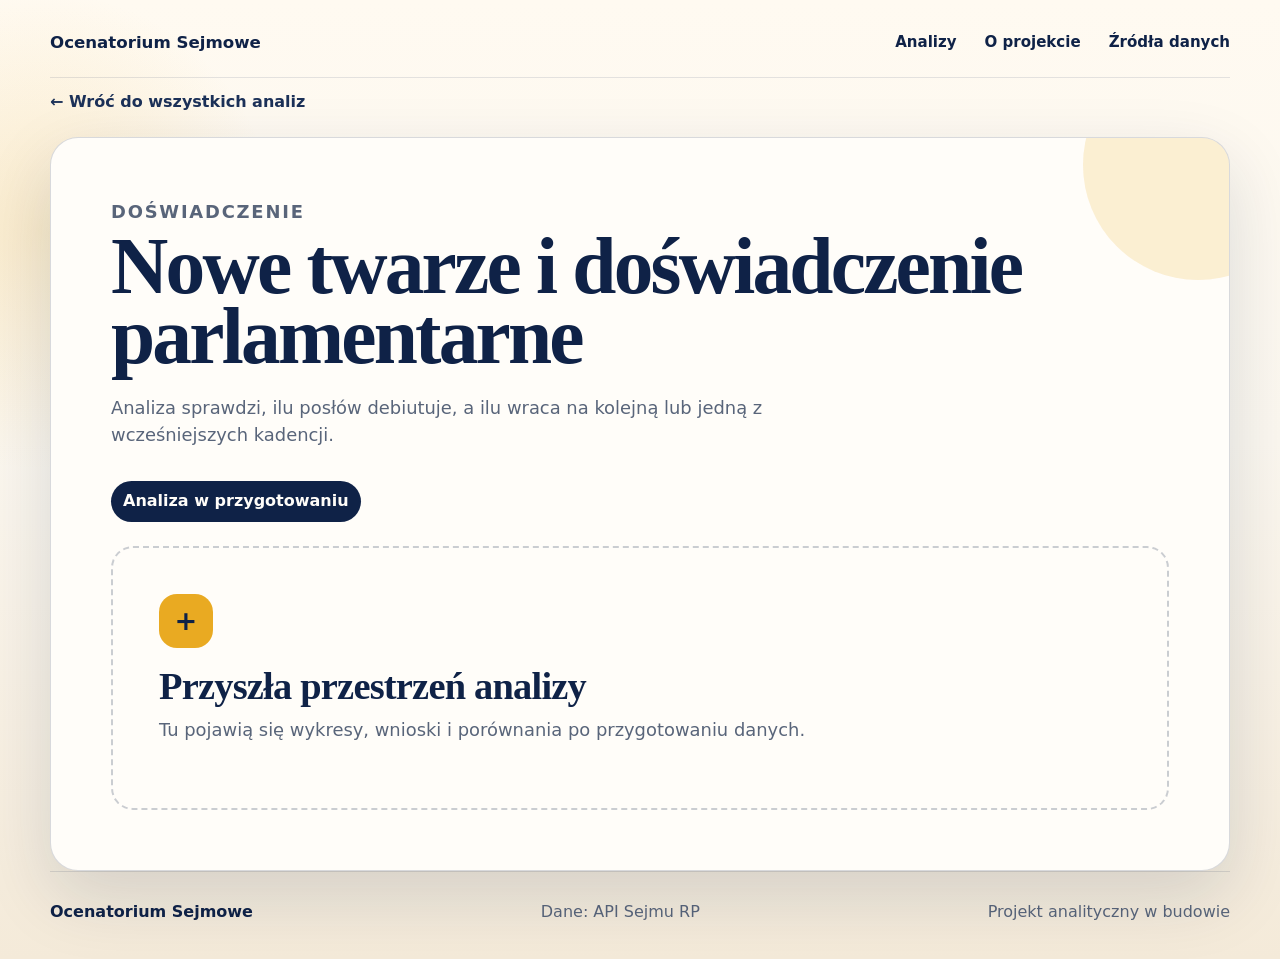
==== doswiadczenie.html @ 8bbcfeca "zmiany generowania plików i dodanie reguł dla Inne" ====
<!DOCTYPE html>
<html lang="pl">
  <head>
    <meta charset="utf-8" />
    <meta name="viewport" content="width=device-width, initial-scale=1" />
    <title>Nowe twarze i doświadczenie parlamentarne | Ocenatorium Sejmowe</title>
    <link rel="stylesheet" href="./styles.css" />
  </head>
  <body class="page-shell">
    <header class="site-header">
      <nav class="site-nav" aria-label="Główna nawigacja">
        <a href="index.html#analizy" class="brand">Ocenatorium Sejmowe</a>
        <div class="nav-links">
          <a href="index.html#analizy">Analizy</a>
          <a href="index.html#o-projekcie">O projekcie</a>
          <a href="index.html#zrodla-danych">Źródła danych</a>
        </div>
      </nav>
    </header>
    <main class="page-main">
      <a class="back-link" href="index.html#analizy">← Wróć do wszystkich analiz</a>
      <section class="page-intro">
        <p class="eyebrow">DOŚWIADCZENIE</p>
        <h1>Nowe twarze i doświadczenie parlamentarne</h1>
        <p>Analiza sprawdzi, ilu posłów debiutuje, a ilu wraca na kolejną lub jedną z wcześniejszych kadencji.</p>
        <span class="prepare-badge">Analiza w przygotowaniu</span>
        <div class="empty-panel">
          <span class="empty-panel-symbol" aria-hidden="true">+</span>
          <h2>Przyszła przestrzeń analizy</h2>
          <p>Tu pojawią się wykresy, wnioski i porównania po przygotowaniu danych.</p>
        </div>
      </section>
    </main>
    <footer class="site-footer">
      <strong>Ocenatorium Sejmowe</strong>
      <span>Dane: API Sejmu RP</span>
      <span>Projekt analityczny w budowie</span>
    </footer>
  </body>
</html>
---- styles.css ----
:root {
  color-scheme: light;
  --bg: #fbf7ef;
  --surface: #fffdf9;
  --ink: #0f2247;
  --ink-2: #1c3158;
  --muted: #59657a;
  --line: rgba(15, 34, 71, 0.14);
  --coral: #d65b3d;
  --gold: #e9aa22;
  --blue: #62a5d2;
  --green: #6da47a;
  --violet: #9273bd;
  --slate: #648da4;
  --shadow: 0 26px 70px rgba(15, 34, 71, 0.14);
  --soft-shadow: 0 12px 26px rgba(15, 34, 71, 0.08);
  --radius: 16px;
  font-family: system-ui, -apple-system, BlinkMacSystemFont, "Segoe UI", sans-serif;
  scroll-behavior: smooth;
}

* {
  box-sizing: border-box;
}

body {
  margin: 0;
  min-width: 0;
  overflow-x: hidden;
  background:
    radial-gradient(circle at 3% 24%, rgba(233, 170, 34, 0.18), transparent 15rem),
    linear-gradient(180deg, #fffaf1 0%, var(--bg) 46%, #f4ead9 100%);
  color: var(--ink);
  line-height: 1.55;
}

a {
  color: inherit;
}

button,
a {
  -webkit-tap-highlight-color: transparent;
}

button:focus-visible,
a:focus-visible {
  outline: 3px solid var(--coral);
  outline-offset: 4px;
}

.page-frame {
  width: min(1400px, calc(100% - 40px));
  margin: 48px auto;
  overflow: hidden;
  border: 1px solid rgba(15, 34, 71, 0.18);
  border-radius: 32px;
  background:
    radial-gradient(circle at 0 13%, rgba(233, 170, 34, 0.9) 0 54px, transparent 55px),
    radial-gradient(circle at 100% 89%, rgba(100, 141, 164, 0.22) 0 84px, transparent 85px),
    var(--surface);
  box-shadow: var(--shadow);
}

.site-header,
main,
.site-footer {
  width: min(1180px, calc(100% - 72px));
  margin: 0 auto;
}

.site-header {
  padding: 26px 0 0;
}

.site-nav {
  display: flex;
  gap: 22px;
  align-items: center;
  justify-content: space-between;
  border-bottom: 1px solid rgba(15, 34, 71, 0.11);
  padding-bottom: 18px;
}

.brand,
.nav-links a {
  font-weight: 850;
  text-decoration: none;
}

.brand {
  display: inline-flex;
  gap: 10px;
  align-items: center;
  color: var(--ink);
  font-size: 1.04rem;
}

.brand-mark {
  display: inline-flex;
  width: 34px;
  height: 28px;
  align-items: center;
  justify-content: center;
  color: var(--ink);
}

.brand-mark svg,
.card-icon svg {
  width: 100%;
  height: 100%;
}

.brand-mark path,
.card-icon path,
.card-icon circle {
  fill: none;
  stroke: currentColor;
  stroke-linecap: round;
  stroke-linejoin: round;
  stroke-width: 2.2;
}

.nav-links {
  display: flex;
  flex-wrap: wrap;
  gap: 28px;
  justify-content: flex-end;
}

.nav-links a {
  position: relative;
  color: var(--ink);
  font-size: 0.94rem;
  padding: 5px 0;
}

.nav-links a:hover,
.nav-links a.is-active {
  color: var(--coral);
}

.nav-links a.is-active::after {
  content: "";
  position: absolute;
  left: 0;
  right: 0;
  bottom: -8px;
  height: 3px;
  border-radius: 999px;
  background: var(--coral);
}

.hero {
  display: grid;
  grid-template-columns: minmax(0, 0.43fr) minmax(0, 0.57fr);
  gap: clamp(28px, 5vw, 72px);
  align-items: center;
  min-height: 430px;
  padding: clamp(42px, 5vw, 68px) 0 34px;
}

.hero-copy {
  max-width: 500px;
}

h1,
h2,
h3,
p {
  margin-top: 0;
}

h1 {
  color: var(--ink);
  font-family: Georgia, "Times New Roman", serif;
  font-size: clamp(3.5rem, 6.2vw, 6.5rem);
  font-weight: 800;
  letter-spacing: -0.035em;
  line-height: 0.88;
  margin-bottom: 22px;
}

h2 {
  color: var(--ink);
  font-family: Georgia, "Times New Roman", serif;
  font-size: clamp(1.85rem, 3vw, 2.65rem);
  letter-spacing: -0.02em;
  line-height: 1.05;
  margin-bottom: 10px;
}

h3 {
  color: var(--ink);
  font-size: clamp(1.02rem, 1.45vw, 1.28rem);
  line-height: 1.18;
  margin-bottom: 9px;
}

.lead {
  color: var(--ink-2);
  font-size: clamp(1.05rem, 1.45vw, 1.24rem);
  font-weight: 650;
  line-height: 1.35;
  max-width: 460px;
}

.sublead,
.section-heading p,
.topic-card p,
.page-intro p,
.empty-panel p,
.info-section p,
.meta {
  color: var(--muted);
}

.sublead {
  font-size: 0.98rem;
  margin-bottom: 22px;
}

.hero-actions {
  display: flex;
  flex-wrap: wrap;
  gap: 16px 18px;
  align-items: center;
}

.button {
  display: inline-flex;
  min-height: 42px;
  align-items: center;
  border: 0;
  border-radius: 8px;
  background: var(--ink);
  color: #fffdf9;
  cursor: pointer;
  font: inherit;
  font-size: 0.92rem;
  font-weight: 850;
  padding: 10px 16px;
  transition: background-color 180ms ease, box-shadow 180ms ease, transform 180ms ease;
}

.button:hover {
  background: var(--ink-2);
  box-shadow: 0 10px 22px rgba(15, 34, 71, 0.18);
  transform: translateY(-2px);
}

.meta {
  font-size: 0.88rem;
  margin: 0;
}

.info-panel {
  max-width: 520px;
  margin: 18px 0 0;
  border: 1px solid rgba(214, 91, 61, 0.2);
  border-radius: 12px;
  background: rgba(255, 246, 225, 0.9);
  padding: 14px 16px;
}

.hero-art {
  display: flex;
  align-items: center;
  justify-content: center;
  min-width: 0;
}

.hero-art img {
  display: block;
  width: min(100%, 720px);
  max-height: 390px;
  object-fit: contain;
  mix-blend-mode: multiply;
}

.section {
  padding: 34px 0;
  scroll-margin-top: 24px;
}

.section-heading {
  max-width: 780px;
  margin-bottom: 22px;
}

.eyebrow,
.card-label {
  color: var(--coral);
  font-size: 0.72rem;
  font-weight: 900;
  letter-spacing: 0.1em;
  margin: 0 0 6px;
  text-transform: uppercase;
}

.section-heading p {
  max-width: 760px;
  font-size: 0.98rem;
  margin-bottom: 0;
}

.topic-grid {
  display: grid;
  grid-template-columns: repeat(3, minmax(0, 1fr));
  gap: 16px;
}

.topic-card {
  --card-color: var(--gold);
  position: relative;
  display: grid;
  grid-template-columns: 58px minmax(0, 1fr);
  grid-template-areas:
    "icon label"
    "icon title"
    "icon body"
    "icon link";
  column-gap: 18px;
  min-height: 172px;
  overflow: hidden;
  border: 1.5px solid color-mix(in srgb, var(--card-color) 42%, transparent);
  border-radius: 12px;
  background:
    radial-gradient(circle at 98% 100%, color-mix(in srgb, var(--card-color) 18%, transparent) 0 76px, transparent 77px),
    var(--surface);
  box-shadow: var(--soft-shadow);
  padding: 22px;
  text-decoration: none;
  transition: border-color 180ms ease, box-shadow 180ms ease, transform 180ms ease;
}

.topic-card:hover {
  border-color: var(--card-color);
  box-shadow: 0 18px 34px rgba(15, 34, 71, 0.13);
  transform: translateY(-4px);
}

.topic-card::after {
  content: "";
  position: absolute;
  right: -28px;
  bottom: -36px;
  width: 112px;
  height: 112px;
  border: 18px solid color-mix(in srgb, var(--card-color) 20%, transparent);
  border-radius: 50%;
}

.card-icon {
  grid-area: icon;
  display: inline-flex;
  width: 54px;
  height: 54px;
  align-items: center;
  justify-content: center;
  border-radius: 50%;
  background: var(--card-color);
  color: #fffdf9;
  padding: 13px;
}

.card-label {
  grid-area: label;
  color: var(--card-color);
  margin-bottom: 5px;
}

.topic-card h3 {
  grid-area: title;
}

.topic-card p {
  grid-area: body;
  font-size: 0.9rem;
  line-height: 1.45;
  margin-bottom: 10px;
}

.card-link {
  grid-area: link;
  align-self: end;
  color: var(--card-color);
  font-size: 0.86rem;
  font-weight: 900;
}

.status-pill {
  position: absolute;
  top: 16px;
  right: 16px;
  z-index: 1;
  border: 1px solid color-mix(in srgb, var(--card-color) 32%, transparent);
  border-radius: 999px;
  background: color-mix(in srgb, var(--card-color) 12%, #fffdf9);
  color: var(--ink);
  font-size: 0.68rem;
  font-weight: 900;
  padding: 4px 8px;
}

.card-jobs {
  --card-color: var(--gold);
}

.card-education {
  --card-color: var(--blue);
}

.card-age {
  --card-color: var(--coral);
}

.card-experience {
  --card-color: var(--green);
}

.card-birthplace {
  --card-color: var(--violet);
}

.card-committees {
  --card-color: var(--slate);
}

.support-section {
  display: grid;
  grid-template-columns: auto minmax(0, 1fr) auto;
  gap: 18px;
  align-items: center;
  margin: 8px 0 34px;
  border: 1.5px solid rgba(233, 170, 34, 0.42);
  border-radius: 18px;
  background:
    radial-gradient(circle at 96% 10%, rgba(233, 170, 34, 0.18), transparent 10rem),
    #fff6df;
  box-shadow: 0 12px 26px rgba(15, 34, 71, 0.07);
  padding: 22px 24px;
}

.support-icon {
  display: inline-flex;
  width: 58px;
  height: 58px;
  align-items: center;
  justify-content: center;
  border-radius: 50%;
  background: rgba(233, 170, 34, 0.18);
  color: var(--gold);
  flex: 0 0 auto;
}

.support-icon svg {
  width: 34px;
  height: 34px;
}

.support-icon path {
  fill: none;
  stroke: currentColor;
  stroke-linecap: round;
  stroke-linejoin: round;
  stroke-width: 2.1;
}

.support-copy h2 {
  font-size: clamp(1.45rem, 2.2vw, 2rem);
  margin-bottom: 8px;
}

.support-copy p:last-child {
  color: var(--ink-2);
  margin-bottom: 0;
  max-width: 680px;
}

.support-button {
  display: inline-flex;
  min-height: 44px;
  align-items: center;
  justify-content: center;
  border-radius: 10px;
  background: var(--coral);
  color: #fffdf9;
  font-weight: 900;
  padding: 11px 16px;
  text-decoration: none;
  white-space: nowrap;
  transition: background-color 180ms ease, box-shadow 180ms ease, transform 180ms ease;
}

.support-button:hover {
  background: #bf4f35;
  box-shadow: 0 12px 24px rgba(214, 91, 61, 0.22);
  transform: translateY(-2px);
}

.info-section {
  display: grid;
  grid-template-columns: minmax(220px, 0.36fr) minmax(0, 1fr);
  gap: 28px;
  align-items: start;
  border-top: 1px solid rgba(15, 34, 71, 0.12);
}

.info-section p {
  max-width: 780px;
  font-size: 1.03rem;
}

.source-section {
  padding-top: 30px;
}

.site-footer {
  display: flex;
  flex-wrap: wrap;
  gap: 10px 22px;
  justify-content: space-between;
  border-top: 1px solid rgba(15, 34, 71, 0.12);
  color: var(--muted);
  padding: 28px 0 34px;
}

.site-footer strong {
  color: var(--ink);
}

.page-shell .site-header,
.page-shell main,
.page-shell .site-footer {
  width: min(1180px, calc(100% - 40px));
}

.page-shell .site-header {
  padding-bottom: 12px;
}

.page-main {
  min-height: 58vh;
}

.back-link {
  display: inline-flex;
  margin-bottom: 22px;
  color: var(--ink-2);
  font-weight: 900;
  text-decoration: none;
}

.back-link:hover {
  color: var(--coral);
}

.page-intro {
  position: relative;
  overflow: hidden;
  border: 1px solid rgba(15, 34, 71, 0.16);
  border-radius: 28px;
  background: var(--surface);
  box-shadow: var(--shadow);
  padding: clamp(28px, 5vw, 60px);
}

.page-intro::after {
  content: "";
  position: absolute;
  width: 230px;
  height: 230px;
  right: -84px;
  top: -88px;
  border-radius: 50%;
  background: rgba(233, 170, 34, 0.18);
}

.page-intro > * {
  position: relative;
  z-index: 1;
}

.page-intro p {
  max-width: 760px;
  font-size: 1.12rem;
}

.prepare-badge {
  display: inline-flex;
  width: fit-content;
  margin-top: 14px;
  border-radius: 999px;
  background: var(--ink);
  color: #fffdf9;
  font-weight: 900;
  padding: 8px 12px;
}

.empty-panel {
  margin-top: 24px;
  border: 2px dashed rgba(15, 34, 71, 0.22);
  border-radius: 22px;
  background: rgba(255, 253, 249, 0.72);
  padding: clamp(26px, 5vw, 46px);
}

.empty-panel-symbol {
  display: inline-flex;
  width: 54px;
  height: 54px;
  align-items: center;
  justify-content: center;
  margin-bottom: 18px;
  border-radius: 18px;
  background: var(--gold);
  color: var(--ink);
  font-size: 1.7rem;
  font-weight: 900;
}

@media (max-width: 1040px) {
  .page-frame {
    width: min(100% - 24px, 1400px);
    margin: 24px auto;
  }

  .site-header,
  main,
  .site-footer {
    width: min(100% - 48px, 1180px);
  }

  .hero {
    grid-template-columns: minmax(0, 0.48fr) minmax(0, 0.52fr);
    gap: 28px;
  }

  .hero-art img {
    max-height: 330px;
  }

  .topic-grid {
    grid-template-columns: repeat(2, minmax(0, 1fr));
  }
}

@media (max-width: 760px) {
  .page-frame {
    width: min(100% - 16px, 1400px);
    margin: 8px auto 18px;
    border-radius: 24px;
  }

  .site-header,
  main,
  .site-footer,
  .page-shell .site-header,
  .page-shell main,
  .page-shell .site-footer {
    width: min(100% - 28px, 1180px);
  }

  .site-nav {
    align-items: flex-start;
    flex-direction: column;
    gap: 14px;
  }

  .nav-links {
    gap: 14px 20px;
    justify-content: flex-start;
  }

  .hero {
    grid-template-columns: 1fr;
    min-height: 0;
    padding: 34px 0 24px;
  }

  h1 {
    font-size: clamp(3rem, 17vw, 4.7rem);
  }

  .hero-actions,
  .button {
    width: 100%;
  }

  .button {
    justify-content: center;
  }

  .hero-art img {
    width: 100%;
    max-height: 260px;
  }

  .section {
    padding: 30px 0;
  }

  .topic-grid {
    grid-template-columns: 1fr;
  }

  .topic-card {
    grid-template-columns: 48px minmax(0, 1fr);
    column-gap: 14px;
    min-height: 0;
    padding: 18px;
  }

  .card-icon {
    width: 46px;
    height: 46px;
    padding: 11px;
  }

  .status-pill {
    position: static;
    width: fit-content;
    margin-bottom: 7px;
  }

  .support-section {
    grid-template-columns: 1fr;
    gap: 14px;
    margin-bottom: 30px;
    padding: 20px;
  }

  .support-button {
    width: 100%;
    white-space: normal;
    text-align: center;
  }

  .info-section {
    grid-template-columns: 1fr;
    gap: 10px;
  }

  .site-footer {
    flex-direction: column;
  }
}
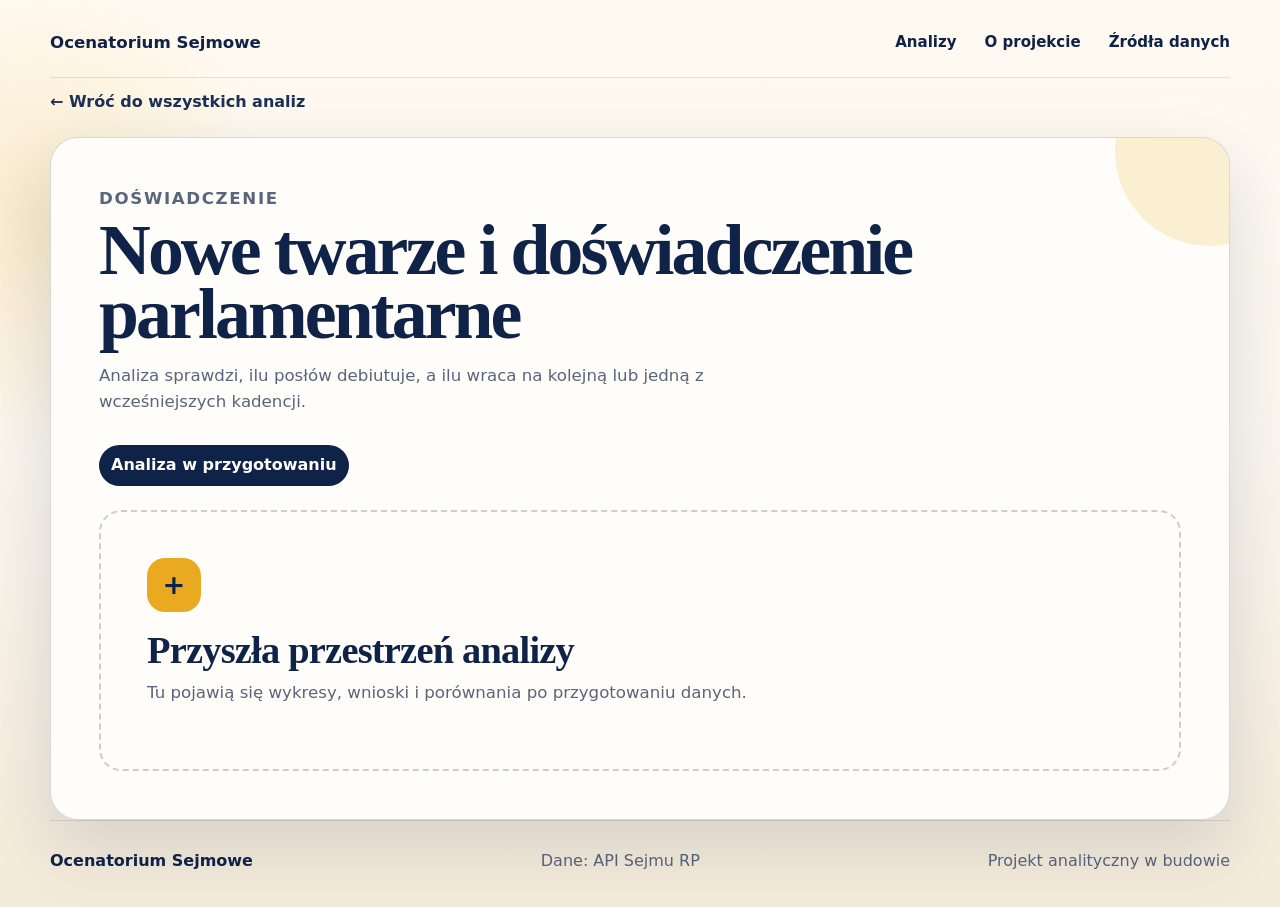
==== commit 6c604abd: "dodanie i poprawa wykresów miast" ====
--- a/doswiadczenie.html
+++ b/doswiadczenie.html
@@ -21,7 +21,7 @@
       <a class="back-link" href="index.html#analizy">← Wróć do wszystkich analiz</a>
       <section class="page-intro">
         <p class="eyebrow">DOŚWIADCZENIE</p>
-        <h1>Nowe twarze i doświadczenie parlamentarne</h1>
+        <h1 class="page-title">Nowe twarze i doświadczenie parlamentarne</h1>
         <p>Analiza sprawdzi, ilu posłów debiutuje, a ilu wraca na kolejną lub jedną z wcześniejszych kadencji.</p>
         <span class="prepare-badge">Analiza w przygotowaniu</span>
         <div class="empty-panel">
--- a/styles.css
+++ b/styles.css
@@ -49,6 +49,10 @@
   outline-offset: 4px;
 }
 
+[hidden] {
+  display: none !important;
+}
+
 .page-frame {
   width: min(1400px, calc(100% - 40px));
   margin: 48px auto;
@@ -65,7 +69,7 @@
 .site-header,
 main,
 .site-footer {
-  width: min(1180px, calc(100% - 72px));
+  width: min(1200px, calc(100% - 48px));
   margin: 0 auto;
 }
 
@@ -307,7 +311,11 @@
 .topic-grid {
   display: grid;
   grid-template-columns: repeat(3, minmax(0, 1fr));
-  gap: 16px;
+  gap: 20px;
+}
+
+.is-hidden {
+  display: none !important;
 }
 
 .topic-card {
@@ -372,6 +380,16 @@
 
 .topic-card h3 {
   grid-area: title;
+  min-width: 0;
+}
+
+.topic-card h3 small {
+  display: block;
+  margin-top: 5px;
+  color: var(--muted);
+  font-size: 0.82rem;
+  font-weight: 750;
+  line-height: 1.25;
 }
 
 .topic-card p {
@@ -387,6 +405,7 @@
   color: var(--card-color);
   font-size: 0.86rem;
   font-weight: 900;
+  min-width: 0;
 }
 
 .status-pill {
@@ -563,16 +582,16 @@
   border-radius: 28px;
   background: var(--surface);
   box-shadow: var(--shadow);
-  padding: clamp(28px, 5vw, 60px);
+  padding: 3rem clamp(1.8rem, 4vw, 3rem);
 }
 
 .page-intro::after {
   content: "";
   position: absolute;
-  width: 230px;
-  height: 230px;
-  right: -84px;
-  top: -88px;
+  width: 190px;
+  height: 190px;
+  right: -76px;
+  top: -82px;
   border-radius: 50%;
   background: rgba(233, 170, 34, 0.18);
 }
@@ -582,9 +601,1310 @@
   z-index: 1;
 }
 
+.page-title {
+  max-width: 1100px;
+  font-size: clamp(3.1rem, 5.6vw, 5rem);
+  line-height: 0.9;
+  letter-spacing: -0.04em;
+  margin-bottom: 16px;
+}
+
 .page-intro p {
+  max-width: 720px;
+  font-size: 1.04rem;
+}
+
+.page-intro > p:last-child {
+  max-width: 780px;
+  line-height: 1.65;
+}
+
+.profession-chart-card {
+  margin-top: 28px;
+  border-radius: 24px;
+  background: var(--surface);
+  box-shadow: var(--soft-shadow);
+  padding: clamp(22px, 4vw, 34px);
+}
+
+.profession-story-card {
+  position: relative;
+  margin-top: 28px;
+  border: 1px solid rgba(15, 34, 71, 0.1);
+  border-radius: 24px;
+  background: var(--surface);
+  box-shadow: var(--soft-shadow);
+  padding: clamp(22px, 4vw, 34px);
+}
+
+.profession-race-wrapper {
+  position: relative;
+  min-height: 520px;
+  aspect-ratio: 16 / 9;
+  border: 1px solid rgba(15, 34, 71, 0.08);
+  border-radius: 18px;
+  background: #fffdf9;
+  overflow: hidden;
+}
+
+.profession-race-current-term {
+  display: flex;
+  align-items: baseline;
+  gap: 0.8rem;
+  margin: 8px 0 10px;
+  color: #0f2247;
+}
+
+.profession-race-chart {
+  width: 100%;
+  height: 100%;
+  min-height: 520px;
+}
+
+.profession-race-term-number {
+  font-family: Georgia, "Times New Roman", serif;
+  font-size: 38px;
+  font-weight: 800;
+  line-height: 1;
+}
+
+.profession-race-term-years {
+  color: #667085;
+  font-size: 15px;
+}
+
+@media (prefers-reduced-motion: reduce) {
+  .animation-action,
+  .term-button {
+    transition: none;
+  }
+
+  .term-button:hover:not(:disabled) {
+    transform: none;
+  }
+
+  .education-terms-conclusion {
+    transition: none;
+  }
+
+  .education-terms-conclusion.is-hidden {
+    transform: none;
+  }
+}
+
+.analysis-header {
+  max-width: 820px;
+  margin-bottom: 1.25rem;
+}
+
+.analysis-eyebrow {
+  margin: 0 0 0.38rem;
+  color: var(--coral);
+  font-size: 0.72rem;
+  font-weight: 850;
+  letter-spacing: 0.1em;
+  line-height: 1.25;
+  text-transform: uppercase;
+}
+
+.analysis-title {
+  margin: 0;
+  color: #0f2247;
+  font-family: Georgia, "Times New Roman", serif;
+  font-size: clamp(1.6rem, 2.4vw, 2.35rem);
+  font-weight: 800;
+  line-height: 1.06;
+  letter-spacing: -0.025em;
+}
+
+.analysis-subtitle {
+  margin: 0;
+  color: #0f2247;
+  font-family: Georgia, "Times New Roman", serif;
+  font-size: clamp(1.2rem, 1.7vw, 1.5rem);
+  font-weight: 800;
+  line-height: 1.15;
+}
+
+.analysis-lead {
+  max-width: 720px;
+  margin: 0.7rem 0 0;
+  color: #536079;
+  font-size: 1rem;
+  line-height: 1.58;
+}
+
+.analysis-meta {
+  margin: 0.55rem 0 0;
+  color: #6b7588;
+  font-size: 0.88rem;
+  font-weight: 700;
+  line-height: 1.45;
+}
+
+.chart-section-note {
+  max-width: 720px;
+  margin: 0.7rem 0 0;
+  padding-left: 0.9rem;
+  border-left: 3px solid rgba(184, 120, 58, 0.28);
+  color: #6b7588;
+  font-size: 0.95rem;
+  line-height: 1.55;
+}
+
+.donut-lead-lines {
+  display: grid;
+  gap: 0.35rem;
+  margin: 0.85rem 0 0.8rem;
+}
+
+.donut-lead-lines p {
+  margin: 0;
+  color: #0f2247;
+  font-size: 1.02rem;
+  line-height: 1.45;
+}
+
+.donut-lead-lines strong {
+  font-weight: 800;
+}
+
+.group-highlight {
+  display: inline-block;
+  padding: 0.06em 0.38em 0.1em;
+  border-radius: 0.45em;
+  font-weight: 900;
+  line-height: 1.1;
+}
+
+.group-education {
+  background: rgba(143, 175, 212, 0.22);
+  color: #5f83ad;
+}
+
+.group-politics {
+  background: rgba(179, 106, 46, 0.18);
+  color: #9b5c28;
+}
+
+.group-business {
+  background: rgba(212, 164, 75, 0.22);
+  color: #a87c32;
+}
+
+.group-law {
+  background: rgba(95, 126, 164, 0.18);
+  color: #547192;
+}
+
+.donut-lead-note {
   max-width: 760px;
-  font-size: 1.12rem;
+  margin: 0;
+  color: #536079;
+  font-size: 0.95rem;
+  line-height: 1.6;
+}
+
+.profession-chart-area {
+  position: relative;
+  min-width: 0;
+  width: 100%;
+  border-radius: 18px;
+  background: #fffdf9;
+}
+
+.profession-chart {
+  width: 100%;
+  min-height: 620px;
+  opacity: 1;
+  visibility: visible;
+  filter: none;
+}
+
+.profession-chart canvas,
+.profession-chart svg {
+  opacity: 1;
+  visibility: visible;
+  filter: none;
+}
+
+.chart-status {
+  position: absolute;
+  inset: 0;
+  z-index: 2;
+  display: grid;
+  place-items: center;
+  border-radius: 18px;
+  background: rgba(255, 253, 249, 0.92);
+  color: var(--muted);
+  font-weight: 850;
+  text-align: center;
+  padding: 24px;
+}
+
+.chart-status[hidden] {
+  display: none !important;
+}
+
+.chart-status.is-error {
+  color: var(--coral);
+}
+
+.chart-methodology {
+  margin-top: 18px;
+  border-top: 1px solid rgba(15, 34, 71, 0.12);
+  padding-top: 14px;
+}
+
+.profession-commentary {
+  margin-top: 1.2rem;
+  border: 1px solid rgba(184, 120, 58, 0.16);
+  border-radius: 22px;
+  background: rgba(255, 248, 235, 0.55);
+  padding: 1.35rem 1.5rem;
+}
+
+.profession-commentary .analysis-subtitle {
+  margin-bottom: 1rem;
+}
+
+.commentary-list {
+  display: grid;
+  grid-template-columns: repeat(2, minmax(0, 1fr));
+  gap: 0.9rem 1.4rem;
+}
+
+.commentary-list p {
+  margin: 0;
+  color: #536079;
+  font-size: 0.98rem;
+  line-height: 1.55;
+}
+
+.commentary-list strong {
+  display: block;
+  margin-bottom: 0.2rem;
+  color: #0f2247;
+  font-weight: 800;
+}
+
+.profession-other-note {
+  margin-top: 1rem;
+  border: 1px solid rgba(15, 34, 71, 0.08);
+  border-radius: 18px;
+  background: rgba(15, 34, 71, 0.035);
+  padding: 1.1rem 1.25rem;
+}
+
+.profession-other-note h3 {
+  margin: 0 0 0.5rem;
+  color: #0f2247;
+  font-size: 1.05rem;
+}
+
+.profession-other-note p {
+  margin: 0 0 0.65rem;
+  color: #536079;
+  line-height: 1.55;
+}
+
+.profession-other-note ul {
+  margin: 0;
+  padding-left: 1.2rem;
+  color: #536079;
+  line-height: 1.55;
+}
+
+.profession-donuts {
+  margin-top: 2.4rem;
+  padding-top: 2rem;
+  border-top: 1px solid rgba(15, 34, 71, 0.08);
+}
+
+.donut-visuals {
+  position: relative;
+}
+
+.donut-status {
+  margin: 1rem 0 0;
+  border-radius: 16px;
+  background: rgba(255, 253, 249, 0.92);
+  color: var(--muted);
+  font-weight: 850;
+  text-align: center;
+  padding: 18px;
+}
+
+.donut-status[hidden] {
+  display: none !important;
+}
+
+.donut-status.is-error {
+  color: var(--coral);
+}
+
+.donut-grid {
+  display: grid;
+  grid-template-columns: repeat(2, minmax(0, 1fr));
+  gap: 1.4rem;
+  margin-top: 1.6rem;
+}
+
+.donut-card {
+  min-width: 0;
+  padding: 1.35rem 1.45rem 1.25rem;
+  border-radius: 24px;
+  background: rgba(255, 255, 255, 0.78);
+  border: 1px solid rgba(15, 34, 71, 0.08);
+}
+
+.donut-card h3 {
+  margin: 0;
+  color: #0f2247;
+  font-size: 1.05rem;
+  line-height: 1.2;
+}
+
+.donut-term-meta {
+  margin: 0.2rem 0 0.4rem;
+  color: #536079;
+  font-size: 0.9rem;
+  line-height: 1.35;
+}
+
+.donut-leading-group-badge {
+  display: inline-flex;
+  align-items: center;
+  gap: 0.35rem;
+  margin: 0.2rem 0 0.9rem;
+  padding: 0.38rem 0.72rem;
+  border-radius: 999px;
+  background: rgba(255, 248, 235, 0.9);
+  border: 1px solid rgba(184, 120, 58, 0.18);
+  color: #0f2247;
+  font-size: 0.88rem;
+  font-weight: 700;
+  line-height: 1.2;
+}
+
+.donut-leading-group-badge span {
+  color: #b85f3d;
+  font-weight: 900;
+}
+
+.profession-donut-chart {
+  width: 100%;
+  min-height: 430px;
+}
+
+.donut-top-list {
+  display: grid;
+  gap: 0.65rem;
+  margin: 0.75rem 0 0;
+  padding: 0;
+  list-style: none;
+  color: #536079;
+  font-size: 0.94rem;
+  line-height: 1.35;
+}
+
+.donut-top-list::before {
+  content: "Top 5 grup";
+  display: block;
+  margin-bottom: 0.15rem;
+  color: #b85f3d;
+  font-size: 0.72rem;
+  font-weight: 900;
+  letter-spacing: 0.08em;
+  text-transform: uppercase;
+}
+
+.donut-top-item {
+  padding: 0.7rem 0.8rem;
+  border-radius: 16px;
+  background: rgba(15, 34, 71, 0.025);
+  border: 1px solid rgba(15, 34, 71, 0.06);
+}
+
+.donut-top-item.is-leading {
+  background: rgba(255, 248, 235, 0.85);
+  border-color: rgba(184, 120, 58, 0.18);
+}
+
+.donut-top-item.is-other {
+  margin-top: 0.15rem;
+  border-color: rgba(15, 34, 71, 0.06);
+  background: rgba(15, 34, 71, 0.035);
+}
+
+.donut-top-list li.breakdown {
+  display: block;
+  padding: 0 0.2rem 0.1rem;
+  border: 0;
+  background: transparent;
+  color: #6b7588;
+  font-size: 0.82rem;
+  line-height: 1.45;
+}
+
+.donut-top-row {
+  display: flex;
+  align-items: center;
+  justify-content: space-between;
+  gap: 0.8rem;
+  margin-bottom: 0.45rem;
+}
+
+.donut-top-main {
+  display: inline-flex;
+  align-items: center;
+  gap: 0.45rem;
+  min-width: 0;
+  flex: 1 1 auto;
+}
+
+.donut-rank {
+  display: inline-flex;
+  align-items: center;
+  justify-content: center;
+  width: 1.4rem;
+  height: 1.4rem;
+  border-radius: 999px;
+  background: rgba(15, 34, 71, 0.08);
+  color: #0f2247;
+  font-size: 0.76rem;
+  font-weight: 900;
+  flex: 0 0 auto;
+}
+
+.donut-top-item.is-leading .donut-rank {
+  background: #b8783a;
+  color: #fff;
+}
+
+.donut-top-item.is-other .donut-rank {
+  background: rgba(15, 34, 71, 0.06);
+  color: #536079;
+}
+
+.donut-top-list .dot {
+  width: 0.62rem;
+  height: 0.62rem;
+  border-radius: 999px;
+  flex: 0 0 auto;
+}
+
+.donut-top-list .name {
+  color: #0f2247;
+  font-weight: 700;
+  min-width: 0;
+  overflow: hidden;
+  text-overflow: ellipsis;
+  white-space: nowrap;
+}
+
+.donut-top-list .value {
+  color: #0f2247;
+  font-weight: 800;
+  flex: 0 0 4.4rem;
+  min-width: 4.4rem;
+  text-align: right;
+  white-space: nowrap;
+}
+
+.donut-bar-track {
+  width: 100%;
+  height: 0.5rem;
+  border-radius: 999px;
+  background: #edf0f4;
+  overflow: hidden;
+}
+
+.donut-bar-fill {
+  height: 100%;
+  border-radius: 999px;
+}
+
+.donut-method-note {
+  max-width: 780px;
+  margin: 1rem 0 0;
+  color: #536079;
+  font-size: 0.95rem;
+  line-height: 1.6;
+}
+
+.chart-methodology summary {
+  width: fit-content;
+  cursor: pointer;
+  color: var(--ink);
+  font-size: 0.96rem;
+  font-weight: 900;
+}
+
+.chart-methodology summary:hover {
+  color: var(--coral);
+}
+
+.chart-methodology p {
+  max-width: 820px;
+  margin: 12px 0 0;
+  color: var(--muted);
+  font-size: 0.96rem;
+}
+
+.chart-tooltip-row {
+  display: grid;
+  grid-template-columns: 10px minmax(0, 1fr);
+  gap: 9px;
+  margin-top: 10px;
+}
+
+.chart-tooltip-dot {
+  width: 10px;
+  height: 10px;
+  margin-top: 5px;
+  border-radius: 999px;
+}
+
+.tooltip-muted {
+  color: var(--muted);
+  font-size: 0.82rem;
+}
+
+.education-chart-card {
+  margin-top: 28px;
+  border-radius: 24px;
+  background: var(--surface);
+  box-shadow: var(--soft-shadow);
+  padding: clamp(22px, 4vw, 34px);
+}
+
+.education-chart-area {
+  position: relative;
+  min-width: 0;
+  width: 100%;
+  border-radius: 18px;
+  background: #fffdf9;
+}
+
+.education-terms-chart,
+.education-clubs-chart {
+  width: 100%;
+  opacity: 1;
+  visibility: visible;
+  filter: none;
+}
+
+.education-terms-chart {
+  min-height: 430px;
+}
+
+.education-terms-conclusion {
+  max-width: 780px;
+  margin: 1rem 0 0;
+  border-left: 4px solid rgba(184, 120, 58, 0.72);
+  border-radius: 14px;
+  background: rgba(255, 248, 235, 0.58);
+  opacity: 1;
+  padding: 0.95rem 1rem;
+  transform: translateY(0);
+  transition: opacity 520ms ease, transform 520ms ease;
+}
+
+.education-terms-conclusion.is-hidden {
+  opacity: 0;
+  transform: translateY(10px);
+}
+
+.education-terms-conclusion strong {
+  display: block;
+  margin-bottom: 0.35rem;
+  color: #9b5c28;
+  font-family: inherit;
+  font-size: clamp(1.12rem, 2.2vw, 1.45rem);
+  font-weight: 950;
+  line-height: 1.15;
+}
+
+.education-terms-conclusion p {
+  max-width: 720px;
+  margin: 0;
+  color: #536079;
+  font-size: 1rem;
+  line-height: 1.6;
+}
+
+.education-clubs-chart {
+  min-height: 230px;
+}
+
+.education-terms-chart canvas,
+.education-terms-chart svg,
+.education-clubs-chart canvas,
+.education-clubs-chart svg {
+  opacity: 1;
+  visibility: visible;
+  filter: none;
+}
+
+.education-callouts {
+  display: grid;
+  grid-template-columns: repeat(2, minmax(0, 1fr));
+  gap: 1rem;
+  margin-top: 1.25rem;
+}
+
+.education-callout {
+  border: 1px solid rgba(184, 120, 58, 0.16);
+  border-radius: 20px;
+  background: rgba(255, 248, 235, 0.62);
+  padding: 1.15rem 1.25rem;
+}
+
+.education-callout strong {
+  display: block;
+  margin-bottom: 0.45rem;
+  color: #9b5c28;
+  font-family: Georgia, "Times New Roman", serif;
+  font-size: clamp(1.7rem, 3.3vw, 2.6rem);
+  line-height: 1;
+}
+
+.education-callout p {
+  margin: 0;
+  color: #536079;
+  font-size: 0.98rem;
+  line-height: 1.55;
+}
+
+.education-commentary {
+  margin-top: 1.25rem;
+}
+
+.education-term-filter {
+  margin: 0.4rem 0 1.2rem;
+  border: 1px solid rgba(15, 34, 71, 0.1);
+  border-radius: 20px;
+  background: rgba(255, 253, 249, 0.72);
+  padding: 1rem 1.1rem;
+}
+
+.term-switcher-actions {
+  display: flex;
+  flex-wrap: wrap;
+  align-items: center;
+  gap: 0.7rem;
+}
+
+.analysis-animation-controls {
+  display: flex;
+  flex-wrap: wrap;
+  align-items: center;
+  gap: 0.7rem;
+  margin-bottom: 1rem;
+}
+
+.animation-actions {
+  display: flex;
+  align-items: center;
+  gap: 0.55rem;
+}
+
+.animation-action {
+  min-height: 38px;
+  border: 1px solid rgba(15, 34, 71, 0.18);
+  border-radius: 9px;
+  background: rgba(255, 253, 249, 0.82);
+  color: #315f91;
+  cursor: pointer;
+  font: inherit;
+  font-size: 0.86rem;
+  font-weight: 850;
+  padding: 0.45rem 0.85rem;
+  transition: background-color 160ms ease, border-color 160ms ease, opacity 160ms ease;
+}
+
+.animation-action:hover:not(:disabled),
+.animation-action:focus-visible:not(:disabled) {
+  border-color: #4e79a7;
+  background: rgba(78, 121, 167, 0.1);
+}
+
+.animation-action:focus-visible {
+  outline: 2px solid rgba(49, 95, 145, 0.25);
+  outline-offset: 2px;
+}
+
+.animation-action:disabled {
+  cursor: not-allowed;
+  opacity: 0.45;
+}
+
+.term-switcher {
+  display: flex;
+  min-width: 0;
+  align-items: center;
+  gap: 0.7rem;
+}
+
+.term-switcher-label {
+  flex: 0 0 auto;
+  color: #536079;
+  font-size: 0.9rem;
+  font-weight: 850;
+}
+
+.term-switcher-options {
+  display: flex;
+  min-width: 0;
+  gap: 0.55rem;
+  overflow-x: auto;
+  overscroll-behavior-inline: contain;
+  padding: 0.1rem;
+  scrollbar-width: thin;
+}
+
+.term-button {
+  flex: 0 0 auto;
+  min-width: 54px;
+  min-height: 38px;
+  border: 1px solid rgba(15, 34, 71, 0.16);
+  border-radius: 9px;
+  background: #fffdf9;
+  color: #0f2247;
+  cursor: pointer;
+  font: inherit;
+  font-size: 0.92rem;
+  font-weight: 900;
+  padding: 0.45rem 0.8rem;
+  transition: background-color 180ms ease, border-color 180ms ease, transform 180ms ease;
+}
+
+.term-button:hover:not(:disabled),
+.term-button:focus-visible:not(:disabled) {
+  border-color: var(--coral);
+  background: #fff6e1;
+  transform: translateY(-1px);
+}
+
+.term-button:focus-visible {
+  outline: 2px solid rgba(178, 118, 61, 0.32);
+  outline-offset: 2px;
+}
+
+.term-button.is-active {
+  border-color: #b2763d;
+  background: #b2763d;
+  color: #fffdf9;
+}
+
+.term-button:disabled {
+  cursor: not-allowed;
+  opacity: 0.62;
+}
+
+.education-current-term {
+  margin: 0.8rem 0 0;
+  color: #0f2247;
+  font-size: 1rem;
+  font-weight: 850;
+}
+
+.education-club-panels {
+  display: grid;
+  gap: 1rem;
+}
+
+.education-club-panel {
+  border: 1px solid rgba(15, 34, 71, 0.08);
+  border-radius: 20px;
+  background: rgba(255, 255, 255, 0.66);
+  padding: clamp(16px, 3vw, 22px);
+}
+
+.education-club-panel h3 {
+  margin: 0 0 0.3rem;
+  color: #0f2247;
+  font-size: 1.15rem;
+  line-height: 1.2;
+}
+
+.education-ranking-panel {
+  border: 1px solid rgba(15, 34, 71, 0.08);
+  border-radius: 20px;
+  background: rgba(255, 255, 255, 0.66);
+  padding: clamp(16px, 3vw, 22px);
+}
+
+.education-ranking-insight {
+  margin: 0 0 1rem;
+  color: #0f2247;
+  font-size: 1rem;
+  font-weight: 900;
+  line-height: 1.45;
+}
+
+.education-higher-ranking {
+  display: grid;
+  gap: 0.75rem;
+}
+
+.education-ranking-row {
+  position: relative;
+  display: grid;
+  grid-template-columns: minmax(220px, 0.34fr) minmax(0, 1fr) minmax(58px, auto);
+  align-items: center;
+  gap: 0.85rem;
+  min-width: 0;
+  border-radius: 14px;
+  padding: 0.35rem 0.25rem;
+}
+
+.education-ranking-row.is-other {
+  margin-top: 0.35rem;
+  border-top: 1px solid rgba(15, 34, 71, 0.08);
+  border-radius: 0;
+  padding-top: 0.85rem;
+}
+
+.education-ranking-row:focus-visible {
+  outline: 3px solid rgba(178, 118, 61, 0.28);
+  outline-offset: 3px;
+}
+
+.education-ranking-label {
+  min-width: 0;
+}
+
+.education-ranking-label strong {
+  display: block;
+  overflow-wrap: anywhere;
+  color: #0f2247;
+  font-size: 0.98rem;
+  font-weight: 900;
+  line-height: 1.2;
+}
+
+.education-ranking-label span {
+  display: block;
+  margin-top: 0.16rem;
+  color: #6b7588;
+  font-size: 0.84rem;
+  font-weight: 800;
+  line-height: 1.35;
+}
+
+.education-ranking-track {
+  min-width: 0;
+  height: 20px;
+  overflow: hidden;
+  border-radius: 999px;
+  background: rgba(78, 121, 167, 0.13);
+}
+
+.education-ranking-fill {
+  display: block;
+  height: 100%;
+  border-radius: inherit;
+  background: #4e79a7;
+  box-shadow: inset 0 -1px 0 rgba(15, 34, 71, 0.14);
+}
+
+.education-ranking-value {
+  color: #0f2247;
+  font-size: 0.98rem;
+  font-weight: 950;
+  text-align: right;
+  white-space: nowrap;
+}
+
+.education-ranking-tooltip {
+  position: absolute;
+  right: 0;
+  bottom: calc(100% + 8px);
+  z-index: 5;
+  display: none;
+  max-width: min(360px, calc(100vw - 48px));
+  border-radius: 14px;
+  background: #fffdf9;
+  box-shadow: 0 16px 38px rgba(15, 34, 71, 0.16);
+  color: #0f2247;
+  font-size: 0.9rem;
+  line-height: 1.45;
+  padding: 0.85rem 0.95rem;
+}
+
+.education-ranking-row:hover .education-ranking-tooltip,
+.education-ranking-row:focus-within .education-ranking-tooltip {
+  display: block;
+}
+
+.education-panel-count {
+  margin: 0 0 0.25rem;
+  color: #536079;
+  font-size: 0.96rem;
+  font-weight: 850;
+}
+
+.education-panel-method-note {
+  max-width: 760px;
+  margin: 0 0 0.75rem;
+  color: #6b7588;
+  font-size: 0.86rem;
+  line-height: 1.45;
+}
+
+.education-ranking-panel .education-panel-method-note {
+  margin: 1rem 0 0;
+}
+
+.education-chart-caption {
+  max-width: 780px;
+  margin: 0.95rem 0 0;
+  color: #536079;
+  font-size: 0.95rem;
+  line-height: 1.55;
+}
+
+.education-other-clubs {
+  max-width: 860px;
+  margin: 0.7rem 0 0;
+  border: 0;
+  border-radius: 0;
+  background: transparent;
+  color: #536079;
+  font-size: 0.92rem;
+  line-height: 1.55;
+  padding: 0;
+}
+
+.education-omitted-groups {
+  max-width: 780px;
+  margin: 0.8rem 0 0;
+  color: #6b7588;
+  font-size: 0.92rem;
+  line-height: 1.5;
+}
+
+.birthplace-intro-note {
+  margin-top: 0.8rem;
+  color: #6b7588;
+  font-size: 0.96rem;
+}
+
+.birthplace-card {
+  position: relative;
+  margin-top: 28px;
+  border-radius: 24px;
+  background: var(--surface);
+  box-shadow: var(--soft-shadow);
+  padding: clamp(22px, 4vw, 34px);
+}
+
+.birthplace-ranking-panel,
+.birthplace-map-panel {
+  position: relative;
+  border: 1px solid rgba(15, 34, 71, 0.08);
+  border-radius: 20px;
+  background: rgba(255, 255, 255, 0.66);
+  padding: clamp(16px, 3vw, 22px);
+}
+
+.birthplace-title-row {
+  display: flex;
+  align-items: center;
+  gap: 0.55rem;
+  width: fit-content;
+  max-width: 100%;
+}
+
+.birthplace-methodology-info {
+  position: relative;
+  display: inline-flex;
+  flex: 0 0 auto;
+}
+
+.birthplace-info-button {
+  display: inline-flex;
+  width: 1.65rem;
+  height: 1.65rem;
+  align-items: center;
+  justify-content: center;
+  border: 1px solid rgba(78, 121, 167, 0.35);
+  border-radius: 50%;
+  background: rgba(78, 121, 167, 0.1);
+  color: #315f91;
+  cursor: pointer;
+  font: inherit;
+  font-size: 0.82rem;
+  font-weight: 900;
+  line-height: 1;
+}
+
+.birthplace-info-button:hover,
+.birthplace-info-button:focus-visible {
+  border-color: #4e79a7;
+  outline: none;
+}
+
+.birthplace-methodology-tooltip,
+.birthplace-ranking-tooltip {
+  position: absolute;
+  z-index: 10;
+  display: grid;
+  gap: 0.45rem;
+  border: 1px solid rgba(15, 34, 71, 0.1);
+  border-radius: 12px;
+  background: #fffdf9;
+  box-shadow: 0 14px 34px rgba(15, 34, 71, 0.16);
+  color: #263b60;
+  font-size: 0.82rem;
+  font-weight: 650;
+  line-height: 1.45;
+  opacity: 0;
+  padding: 0.75rem 0.85rem;
+  pointer-events: none;
+  transform: translateY(4px);
+  transition: opacity 140ms ease, transform 140ms ease, visibility 140ms ease;
+  visibility: hidden;
+}
+
+.birthplace-methodology-tooltip {
+  top: calc(100% + 0.55rem);
+  left: 50%;
+  width: min(360px, calc(100vw - 48px));
+  transform: translate(-50%, 4px);
+}
+
+.birthplace-methodology-info:hover .birthplace-methodology-tooltip,
+.birthplace-methodology-info:focus-within .birthplace-methodology-tooltip,
+.birthplace-methodology-info.is-open .birthplace-methodology-tooltip {
+  opacity: 1;
+  transform: translate(-50%, 0);
+  visibility: visible;
+}
+
+.birthplace-ranking {
+  display: grid;
+  gap: 0.72rem;
+}
+
+.birthplace-ranking-row {
+  position: relative;
+  display: grid;
+  grid-template-columns: 2.2rem minmax(190px, 0.3fr) minmax(0, 1fr) minmax(62px, auto);
+  align-items: center;
+  gap: 0.75rem;
+  min-width: 0;
+  border-radius: 14px;
+  padding: 0.65rem 0.75rem;
+  will-change: transform, opacity;
+}
+
+.birthplace-ranking-row.is-winner {
+  background: rgba(246, 225, 184, 0.28);
+}
+
+.birthplace-ranking-row:focus-visible {
+  outline: 2px solid rgba(78, 121, 167, 0.45);
+  outline-offset: 2px;
+}
+
+.birthplace-ranking-position {
+  display: inline-flex;
+  width: 2rem;
+  height: 2rem;
+  align-items: center;
+  justify-content: center;
+  border-radius: 999px;
+  background: rgba(78, 121, 167, 0.13);
+  color: #0f2247;
+  font-size: 0.82rem;
+  font-weight: 950;
+}
+
+.birthplace-ranking-label {
+  min-width: 0;
+}
+
+.birthplace-ranking-label strong {
+  display: block;
+  overflow-wrap: anywhere;
+  color: #0f2247;
+  font-size: 0.98rem;
+  font-weight: 900;
+  line-height: 1.2;
+}
+
+.birthplace-ranking-track {
+  min-width: 0;
+  height: 22px;
+  overflow: hidden;
+  border-radius: 999px;
+  background: rgba(78, 121, 167, 0.13);
+}
+
+.birthplace-ranking-fill {
+  display: block;
+  height: 100%;
+  border-radius: inherit;
+  background: #4e79a7;
+  box-shadow: inset 0 -1px 0 rgba(15, 34, 71, 0.14);
+}
+
+.birthplace-ranking-row.is-winner .birthplace-ranking-position {
+  background: #315f91;
+  color: #fff;
+}
+
+.birthplace-ranking-row.is-winner .birthplace-ranking-fill {
+  background: #315f91;
+}
+
+.birthplace-ranking-value {
+  color: #0f2247;
+  font-size: 0.98rem;
+  font-weight: 950;
+  text-align: right;
+  white-space: nowrap;
+}
+
+.birthplace-ranking-tooltip {
+  left: clamp(3rem, 22%, 13rem);
+  bottom: calc(100% - 0.35rem);
+  width: min(310px, calc(100% - 4rem));
+}
+
+.birthplace-ranking-tooltip strong,
+.birthplace-ranking-tooltip span {
+  display: block;
+}
+
+.birthplace-ranking-row:hover .birthplace-ranking-tooltip,
+.birthplace-ranking-row:focus .birthplace-ranking-tooltip,
+.birthplace-ranking-row:focus-within .birthplace-ranking-tooltip {
+  opacity: 1;
+  transform: translateY(0);
+  visibility: visible;
+}
+
+.birthplace-empty {
+  margin: 0;
+  color: #536079;
+  font-weight: 800;
+}
+
+.birthplace-map-panel {
+  margin-top: 1rem;
+}
+
+.birthplace-ranking-panel .term-switcher-actions,
+.birthplace-map-panel .term-switcher-actions {
+  margin-bottom: 1rem;
+}
+
+.birthplace-live-term {
+  position: absolute;
+  width: 1px;
+  height: 1px;
+  overflow: hidden;
+  clip: rect(0 0 0 0);
+  clip-path: inset(50%);
+  white-space: nowrap;
+}
+
+.birthplace-map-meta {
+  display: flex;
+  justify-content: flex-end;
+  margin: -0.35rem 0 0.55rem;
+}
+
+.birthplace-ranking-panel .birthplace-ranking {
+  margin-top: 0.15rem;
+}
+
+.birthplace-map-count {
+  margin: 0.1rem 0 0;
+  color: #7b8494;
+  font-size: 0.82rem;
+  font-weight: 650;
+  text-align: right;
+}
+
+.birthplace-map-legend {
+  display: flex;
+  flex-wrap: wrap;
+  align-items: center;
+  gap: 0.55rem 1rem;
+  margin: 0 0 0.7rem;
+  color: #536079;
+  font-size: 0.82rem;
+  font-weight: 750;
+}
+
+.birthplace-map-legend span {
+  display: inline-flex;
+  align-items: center;
+  gap: 0.4rem;
+}
+
+.birthplace-map-legend i {
+  display: inline-block;
+  width: 0.72rem;
+  height: 0.72rem;
+  flex: 0 0 auto;
+  border: 1px solid rgba(255, 255, 255, 0.9);
+  border-radius: 50%;
+  box-shadow: 0 0 0 1px rgba(15, 34, 71, 0.1);
+}
+
+.birthplace-map-legend .is-top-five {
+  background: #d97706;
+}
+
+.birthplace-map-legend .is-over-one-percent {
+  background: #2563eb;
+}
+
+.birthplace-map-legend .is-remaining {
+  background: #1f2937;
+}
+
+.birthplace-map {
+  width: 100%;
+  height: clamp(470px, 49vw, 590px);
+  border: 1px solid rgba(15, 34, 71, 0.08);
+  border-radius: 18px;
+  background: rgba(255, 255, 255, 0.52);
+}
+
+.birthplace-map canvas,
+.birthplace-map svg {
+  opacity: 1;
+  visibility: visible;
+  filter: none;
+}
+
+.birthplace-notes {
+  display: grid;
+  gap: 0.35rem;
+  margin-top: 0.85rem;
+}
+
+.birthplace-notes p {
+  margin: 0;
+  color: #6b7588;
+  font-size: 0.92rem;
+  line-height: 1.5;
+}
+
+.chart-methodology ul {
+  max-width: 860px;
+  margin: 12px 0 0;
+  padding-left: 1.15rem;
+  color: var(--muted);
+  font-size: 0.96rem;
+  line-height: 1.6;
 }
 
 .prepare-badge {
@@ -629,7 +1949,7 @@
   .site-header,
   main,
   .site-footer {
-    width: min(100% - 48px, 1180px);
+    width: min(100% - 48px, 1200px);
   }
 
   .hero {
@@ -644,6 +1964,7 @@
   .topic-grid {
     grid-template-columns: repeat(2, minmax(0, 1fr));
   }
+
 }
 
 @media (max-width: 760px) {
@@ -659,7 +1980,7 @@
   .page-shell .site-header,
   .page-shell main,
   .page-shell .site-footer {
-    width: min(100% - 28px, 1180px);
+    width: min(100% - 28px, 1200px);
   }
 
   .site-nav {
@@ -703,6 +2024,154 @@
 
   .topic-grid {
     grid-template-columns: 1fr;
+  }
+
+  .profession-chart-card {
+    padding: 18px;
+  }
+
+  .profession-story-card {
+    padding: 18px;
+  }
+
+  .profession-race-wrapper,
+  .profession-race-chart {
+    min-height: 620px;
+  }
+
+  .profession-race-wrapper {
+    aspect-ratio: auto;
+  }
+
+  .profession-race-current-term {
+    gap: 0.6rem;
+    margin: 8px 0 8px;
+  }
+
+  .profession-race-term-number {
+    font-size: 32px;
+  }
+
+  .profession-race-term-years {
+    font-size: 14px;
+  }
+
+  .page-intro {
+    padding: 2rem 1.35rem;
+  }
+
+  .page-title {
+    max-width: 100%;
+    font-size: clamp(2.8rem, 12vw, 4rem);
+    line-height: 0.95;
+  }
+
+  .profession-chart {
+    min-height: 740px;
+  }
+
+  .profession-commentary {
+    padding: 1.15rem;
+  }
+
+  .commentary-list {
+    grid-template-columns: 1fr;
+  }
+
+  .donut-grid {
+    grid-template-columns: 1fr;
+  }
+
+  .profession-donut-chart {
+    min-height: 370px;
+  }
+
+  .education-chart-card {
+    padding: 18px;
+  }
+
+  .education-terms-chart {
+    min-height: 400px;
+  }
+
+  .education-clubs-chart {
+    min-height: 250px;
+  }
+
+  .education-ranking-row {
+    grid-template-columns: minmax(0, 1fr) auto;
+    gap: 0.45rem 0.75rem;
+    padding-block: 0.5rem;
+  }
+
+  .education-ranking-track {
+    grid-column: 1 / -1;
+    grid-row: 2;
+  }
+
+  .education-ranking-tooltip {
+    position: static;
+    grid-column: 1 / -1;
+    margin-top: 0.3rem;
+  }
+
+  .education-callouts {
+    grid-template-columns: 1fr;
+  }
+
+  .term-switcher-options {
+    gap: 0.45rem;
+  }
+
+  .term-button {
+    min-width: 48px;
+    padding-inline: 0.65rem;
+  }
+
+  .analysis-animation-controls .term-switcher {
+    flex-basis: 100%;
+  }
+
+  .birthplace-card {
+    padding: 18px;
+  }
+
+  .birthplace-ranking-row {
+    grid-template-columns: 2rem minmax(0, 1fr) auto;
+    gap: 0.45rem 0.65rem;
+  }
+
+  .birthplace-ranking-track {
+    grid-column: 2 / -1;
+    grid-row: 2;
+    height: 20px;
+  }
+
+  .birthplace-methodology-tooltip {
+    right: 0;
+    left: auto;
+    transform: translateY(4px);
+  }
+
+  .birthplace-methodology-info:hover .birthplace-methodology-tooltip,
+  .birthplace-methodology-info:focus-within .birthplace-methodology-tooltip,
+  .birthplace-methodology-info.is-open .birthplace-methodology-tooltip {
+    transform: translateY(0);
+  }
+
+  .birthplace-ranking-tooltip {
+    left: 2.65rem;
+    width: calc(100% - 3.4rem);
+  }
+
+  .birthplace-map-count {
+    margin-top: 0.45rem;
+    text-align: left;
+  }
+
+  .birthplace-map {
+    height: clamp(310px, 92vw, 420px);
+    min-height: 0;
   }
 
   .topic-card {
